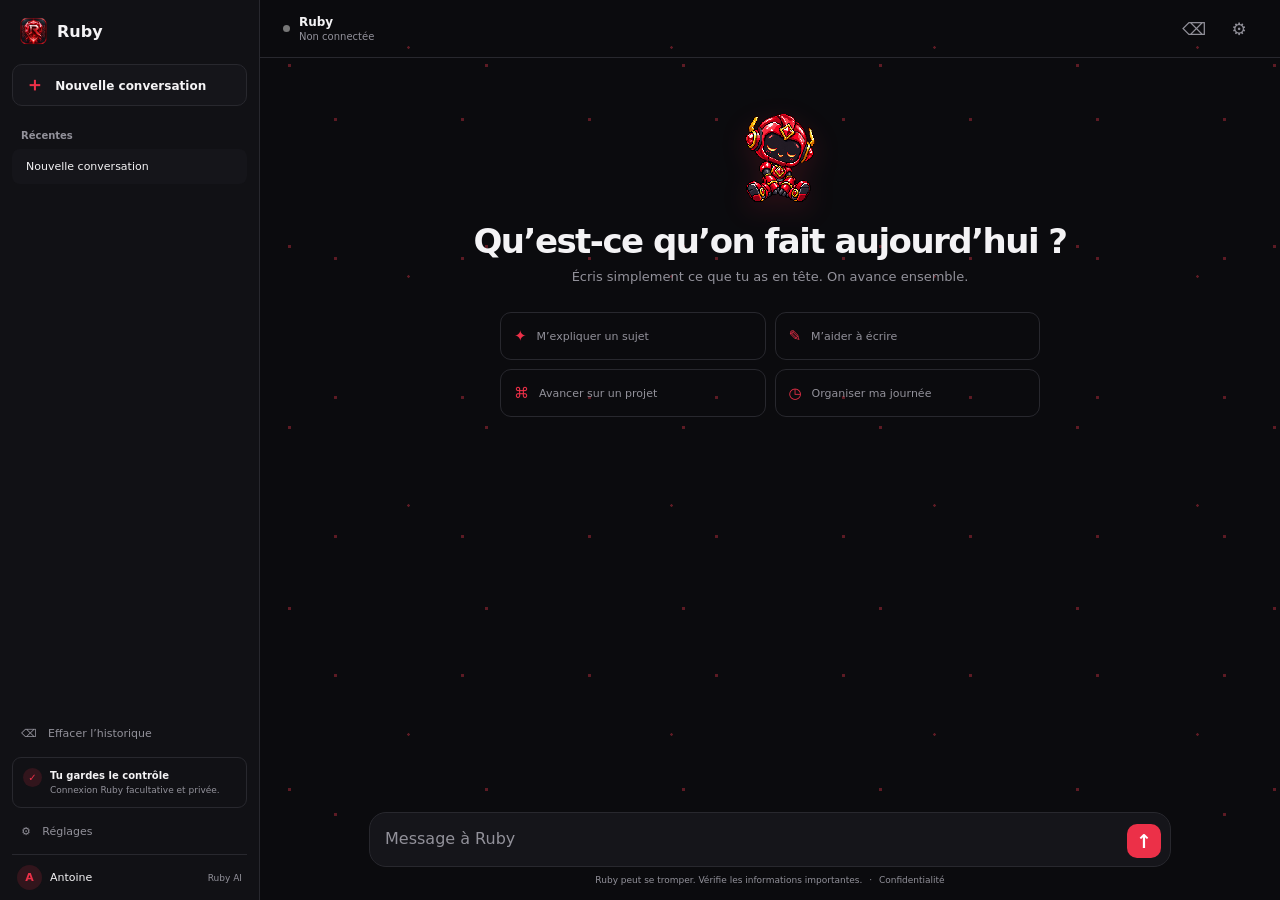
==== index.html @ cbd7bdeb "Increase in-chat mascot by another ten percent" ====
<!doctype html>
<html lang="fr" data-theme="ruby">
  <head>
    <meta charset="utf-8">
    <meta name="viewport" content="width=device-width, initial-scale=1, viewport-fit=cover">
    <meta name="theme-color" content="#0b0b0e">
    <meta name="description" content="Ruby — ton assistant personnel, avec une connexion locale que tu contrôles.">
    <meta http-equiv="Content-Security-Policy" content="default-src 'self'; connect-src 'self' https: http://127.0.0.1:8787; img-src 'self'; style-src 'self'; script-src 'self'; base-uri 'none'; form-action 'self'; frame-ancestors 'none'">
    <meta http-equiv="Referrer-Policy" content="no-referrer">
    <meta http-equiv="Permissions-Policy" content="camera=(), microphone=(), geolocation=()">
    <link rel="icon" type="image/png" href="assets/RubyLogo.png">
    <title>Ruby — Assistant</title>
    <link rel="stylesheet" href="ruby.css?v=chat-ui-13">
  </head>
  <body>
    <div class="app-shell">
      <div class="drawer-backdrop" id="drawer-backdrop" aria-hidden="true"></div>
      <aside class="sidebar" id="sidebar" aria-label="Conversations">
        <div class="sidebar-head">
          <a class="brand" href="#" aria-label="Ruby, accueil"><img src="assets/RubyLogo.png" alt=""><span>Ruby</span></a>
          <button class="icon-button drawer-close" id="drawer-close" type="button" aria-label="Fermer le menu">×</button>
        </div>
        <button class="new-chat" id="new-chat" type="button"><span aria-hidden="true">＋</span> Nouvelle conversation</button>
        <div class="sidebar-caption">Récentes</div>
        <nav id="conversation-list" class="conversation-list" aria-label="Conversations récentes"></nav>
        <div class="sidebar-bottom">
          <button class="settings-link clear-history" id="clear-history" type="button"><span aria-hidden="true">⌫</span> Effacer l’historique</button>
          <div class="privacy-card"><span class="privacy-icon" aria-hidden="true">✓</span><p><strong>Tu gardes le contrôle</strong><br>Connexion Ruby facultative et privée.</p></div>
          <button class="settings-link" id="settings-button" type="button"><span aria-hidden="true">⚙</span> Réglages</button>
          <div class="account-row"><span class="account-avatar" aria-hidden="true">A</span><span>Antoine</span><span class="account-note">Ruby AI</span></div>
        </div>
      </aside>

      <main class="chat-panel">
        <header class="topbar">
          <div class="topbar-leading">
            <button class="icon-button mobile-menu" id="mobile-menu" type="button" aria-label="Ouvrir les conversations" aria-controls="sidebar" aria-expanded="false">☰</button>
            <div class="topbar-title"><span class="online-dot" id="online-dot" aria-hidden="true"></span><div><strong>Ruby</strong><small id="connection-label">Non connectée</small></div></div>
          </div>
          <div class="topbar-actions">
            <button class="icon-button" id="clear-chat" type="button" title="Effacer cette conversation" aria-label="Effacer cette conversation">⌫</button>
            <button class="icon-button" id="open-settings" type="button" title="Réglages" aria-label="Réglages">⚙</button>
          </div>
        </header>

        <section class="conversation" id="conversation" aria-label="Conversation">
          <div class="welcome-block" id="welcome-block">
            <button class="mascot-home" id="mascot-home" type="button" aria-label="Ruby, clique pour un conseil"><img src="assets/mascot/RubyMascotIdle.png" alt="Mascotte Ruby" class="mascot"><span class="mascot-hint" id="mascot-hint" role="status">Salut Antoine ! Clique pour un petit conseil.</span></button>
            <h1>Qu’est-ce qu’on fait aujourd’hui&nbsp;?</h1>
            <p>Écris simplement ce que tu as en tête. On avance ensemble.</p>
            <div class="suggestions" aria-label="Suggestions">
              <button type="button" data-prompt="Explique-moi un sujet simplement."><span aria-hidden="true">✦</span> M’expliquer un sujet</button>
              <button type="button" data-prompt="Aide-moi à rédiger un texte."><span aria-hidden="true">✎</span> M’aider à écrire</button>
              <button type="button" data-prompt="Aide-moi à avancer sur mon projet."><span aria-hidden="true">⌘</span> Avancer sur un projet</button>
              <button type="button" data-prompt="Aide-moi à organiser ma journée."><span aria-hidden="true">◷</span> Organiser ma journée</button>
            </div>
          </div>
          <div id="messages" class="messages" role="log" aria-live="polite" aria-relevant="additions text"></div>
          <div class="typing-row hidden" id="typing-row" role="status"><img src="assets/mascot/RubyMascotThinking.png" alt="" class="tiny-mascot"><span>Ruby réfléchit</span><i></i><i></i><i></i></div>
        </section>

        <footer class="composer-area">
          <form class="composer" id="composer"><textarea id="prompt" rows="1" maxlength="4000" placeholder="Message à Ruby" aria-label="Message à Ruby"></textarea><button class="send-button" id="send-button" type="submit" title="Envoyer" aria-label="Envoyer">↑</button></form>
          <p class="composer-note">Ruby peut se tromper. Vérifie les informations importantes. <span>·</span> <button type="button" id="privacy-note">Confidentialité</button></p>
        </footer>
      </main>
    </div>

    <dialog id="settings-dialog" class="settings-dialog" aria-labelledby="settings-title">
      <form method="dialog" id="settings-form">
        <button class="dialog-close icon-button" value="cancel" aria-label="Fermer">×</button>
        <div class="eyebrow">PERSONNALISATION</div><h2 id="settings-title">Réglages Ruby</h2>
        <fieldset class="appearance"><legend>Apparence</legend><p>Choisis le style graphique de Ruby.</p><div class="theme-options"><label class="theme-card"><input type="radio" name="theme" value="ruby"><span class="theme-swatch ruby-swatch" aria-hidden="true"></span><span><strong>Ruby</strong><small>Noir &amp; rouge</small></span></label><label class="theme-card"><input type="radio" name="theme" value="faye"><span class="theme-swatch faye-swatch" aria-hidden="true"></span><span><strong>Faye</strong><small>Parchemin &amp; or</small></span></label><label class="theme-card"><input type="radio" name="theme" value="halley"><span class="theme-swatch halley-swatch" aria-hidden="true"></span><span><strong>Halley</strong><small>Blanc &amp; bleu</small></span></label></div></fieldset>
        <label class="toggle-row"><input type="checkbox" id="mascot-toggle"><span><strong>Mascotte interactive</strong><small>Afficher Ruby près de la zone de saisie</small></span></label>
        <div class="settings-divider"></div>
        <div class="eyebrow">CONNEXION FACULTATIVE</div><p class="dialog-copy">Pour discuter avec Ruby sur ton ordinateur, configure ici son pont authentifié. Le site ne se connecte pas directement à ton PC.</p>
        <label for="api-endpoint">Adresse du pont Ruby</label><input id="api-endpoint" type="url" inputmode="url" placeholder="https://ruby.example.com/chat" autocomplete="url">
        <label for="api-token">Jeton d’accès</label><div class="token-field"><input id="api-token" type="password" placeholder="Jeton Bearer" autocomplete="off"><button type="button" class="secondary-button" id="toggle-token">Afficher</button></div>
        <div class="dialog-actions"><button class="secondary-button" type="button" id="disconnect">Déconnecter</button><button class="secondary-button" value="cancel">Fermer</button><button class="primary-button" id="save-settings" value="default">Tester et enregistrer</button></div><p class="dialog-status" id="dialog-status" role="status"></p>
      </form>
    </dialog>
    <script src="ruby.js?v=chat-ui-5"></script>
  </body>
</html>
---- ruby.css ----
:root{color-scheme:dark;--bg:#0b0b0e;--sidebar:#111115;--panel:#15151a;--line:#28282e;--muted:#92919a;--text:#f4f3f5;--accent:#ec3048;--accent-soft:#32151c;--bubble:#202025;--focus:#ff7484;--particle:#f2384d;font-family:Inter,ui-sans-serif,system-ui,-apple-system,"Segoe UI",sans-serif}
html[data-theme="faye"]{color-scheme:dark;--bg:#21192d;--sidebar:#1c1727;--panel:#2a2138;--line:#564666;--muted:#cfbed8;--text:#f7eccb;--accent:#e1ad3e;--accent-soft:#423049;--bubble:#392d43;--focus:#ffe09a;--particle:#f0cb67;font-family:Constantia,Cambria,Georgia,serif}
*{box-sizing:border-box}html,body{height:100%;margin:0;overflow:hidden;background:var(--bg);color:var(--text)}body{font-family:inherit;overscroll-behavior:none}button,textarea,input{font:inherit}button{color:inherit;cursor:pointer}button:disabled{cursor:default}button:focus-visible,textarea:focus-visible,input:focus-visible{outline:2px solid var(--focus);outline-offset:3px}
.app-shell{display:flex;height:100%;min-height:480px}.drawer-backdrop{display:none}.sidebar{position:relative;z-index:10;width:260px;flex:none;background:var(--sidebar);border-right:1px solid var(--line);display:flex;flex-direction:column;padding:17px 12px 10px}.sidebar-head{display:flex;align-items:center;justify-content:space-between;padding:0 7px 18px}.brand{display:flex;align-items:center;gap:9px;color:var(--text);text-decoration:none;font-size:16px;font-weight:750}.brand img{width:29px;height:29px;object-fit:contain}.icon-button{display:grid;place-items:center;width:36px;height:36px;border:0;border-radius:9px;background:transparent;color:var(--muted);font-size:17px}.icon-button:hover{background:var(--panel);color:var(--text)}.drawer-close{display:none}.new-chat{height:42px;border:1px solid var(--line);border-radius:10px;background:var(--panel);color:var(--text);text-align:left;padding:0 12px;font-size:12px;font-weight:650}.new-chat:hover{border-color:var(--accent);background:var(--accent-soft)}.new-chat span{color:var(--accent);font-size:19px;vertical-align:-1px;margin-right:7px}.sidebar-caption{padding:24px 9px 8px;color:var(--muted);font-size:10px;font-weight:650}.conversation-list{display:grid;gap:3px;overflow:auto}.history-item{display:flex;align-items:center;gap:7px;min-height:35px;border:0;border-radius:8px;background:transparent;text-align:left;padding:6px 8px;color:var(--muted);font-size:11px}.history-item:hover,.history-item.active{background:var(--panel);color:var(--text)}.history-title{overflow:hidden;text-overflow:ellipsis;white-space:nowrap;flex:1}.delete-conversation{border:0;background:transparent;color:var(--muted);font-size:15px;opacity:0;padding:2px 4px}.history-item:hover .delete-conversation,.delete-conversation:focus-visible{opacity:1}.delete-conversation:hover{color:var(--accent)}.sidebar-bottom{margin-top:auto}.privacy-card{display:flex;gap:8px;align-items:flex-start;border:1px solid var(--line);border-radius:9px;padding:10px;margin:8px 0;color:var(--muted)}.privacy-icon{display:grid;place-items:center;width:19px;height:19px;flex:none;border-radius:50%;background:var(--accent-soft);color:var(--accent);font-size:10px}.privacy-card p{font-size:9px;line-height:1.5;margin:0}.privacy-card strong{color:var(--text);font-size:10px}.settings-link{width:100%;border:0;background:transparent;color:var(--muted);text-align:left;border-radius:8px;padding:9px;font-size:11px}.settings-link:hover{background:var(--panel);color:var(--text)}.settings-link span{margin-right:8px}.account-row{border-top:1px solid var(--line);margin-top:7px;padding:10px 5px 0;display:flex;align-items:center;gap:8px;font-size:11px}.account-avatar{display:grid;place-items:center;width:25px;height:25px;border-radius:50%;background:var(--accent-soft);color:var(--accent);font-weight:700}.account-note{margin-left:auto;color:var(--muted);font-size:9px}
.chat-panel{display:flex;flex:1;min-width:0;flex-direction:column;background:var(--bg)}.topbar{height:58px;flex:none;border-bottom:1px solid var(--line);display:flex;align-items:center;justify-content:space-between;padding:0 23px}.topbar-leading,.topbar-actions,.topbar-title{display:flex;align-items:center;gap:9px}.topbar-title strong{display:block;font-size:12px}.topbar-title small{display:block;color:var(--muted);font-size:10px;margin-top:2px}.online-dot{width:7px;height:7px;background:#777;border-radius:50%}.online-dot.connected{background:#4bd08b;box-shadow:0 0 0 4px #4bd08b20}.mobile-menu{display:none}.conversation{flex:1;overflow:auto;width:100%;padding:clamp(24px,5vh,58px) 20px 22px;scroll-behavior:smooth}.welcome-block{text-align:center;max-width:690px;margin:0 auto}.mascot-home{position:relative;display:grid;place-items:center;width:102px;height:108px;margin:0 auto 10px;border:0;background:transparent}.mascot{width:94px;height:94px;object-fit:contain;filter:drop-shadow(0 8px 13px #ed254425);transition:transform .2s}.mascot-home:hover .mascot{transform:translateY(-4px) scale(1.04)}.mascot-hint{position:absolute;bottom:100%;left:50%;width:max-content;max-width:min(260px,80vw);padding:7px 10px;border:1px solid var(--line);border-radius:10px;background:var(--panel);color:var(--text);font-size:10px;opacity:0;transform:translate(-50%,5px);transition:.18s;pointer-events:none}.mascot-home:hover .mascot-hint,.mascot-home:focus-visible .mascot-hint{opacity:1;transform:translate(-50%,0)}.welcome-block h1{font-size:clamp(24px,3.3vw,34px);letter-spacing:-.045em;margin:5px 0 8px}.welcome-block>p{margin:0 auto;color:var(--muted);font-size:13px}.suggestions{display:grid;grid-template-columns:repeat(2,minmax(0,1fr));gap:9px;margin:28px auto 0;max-width:540px}.suggestions button{min-height:48px;display:flex;align-items:center;gap:10px;text-align:left;border:1px solid var(--line);border-radius:11px;background:transparent;color:var(--muted);padding:10px 13px;font-size:11px;transition:.15s}.suggestions button:hover{background:var(--panel);border-color:var(--accent);color:var(--text)}.suggestions button span{color:var(--accent);font-size:15px}.messages{display:grid;gap:22px;max-width:760px;margin:20px auto 0}.message{display:flex;gap:12px;line-height:1.7;font-size:14px;overflow-wrap:anywhere}.message.user{justify-content:flex-end}.message.user .message-bubble{background:var(--bubble);border:1px solid var(--line);border-radius:17px 17px 4px 17px;max-width:82%;padding:10px 14px;white-space:pre-wrap}.message.assistant .message-bubble{max-width:calc(100% - 40px);padding:2px 0;color:var(--text)}.message-avatar{width:27px;height:27px;flex:none;object-fit:contain}.message-content p{margin:0 0 11px}.message-content p:last-child{margin-bottom:0}.message-content ul,.message-content ol{padding-left:22px}.message-content pre{overflow:auto;padding:13px;border:1px solid var(--line);border-radius:10px;background:var(--sidebar);font-size:12px}.message-content code{font-family:ui-monospace,SFMono-Regular,Consolas,monospace}.message-content :not(pre)>code{padding:2px 5px;border-radius:4px;background:var(--panel);font-size:.9em}.message-tools{display:flex;gap:7px;margin-top:9px}.message-tools button{border:1px solid var(--line);background:transparent;color:var(--muted);border-radius:7px;padding:4px 8px;font-size:10px}.message-tools button:hover{color:var(--text);border-color:var(--accent)}.message.error .message-bubble{color:var(--focus)}.typing-row{display:flex;align-items:center;gap:8px;max-width:760px;margin:18px auto;color:var(--muted);font-size:11px}.tiny-mascot{width:24px;height:24px;object-fit:contain}.typing-row i{width:4px;height:4px;border-radius:50%;background:var(--accent);animation:pulse 1s infinite}.typing-row i:nth-last-child(1){animation-delay:.25s}.typing-row i:nth-last-child(2){animation-delay:.1s}.hidden{display:none!important}@keyframes pulse{0%,100%{opacity:.25}50%{opacity:1}}
.composer-area{position:relative;width:100%;max-width:850px;margin:0 auto;padding:8px 24px max(15px,env(safe-area-inset-bottom))}.composer{display:flex;align-items:flex-end;gap:8px;border:1px solid var(--line);border-radius:17px;background:var(--panel);padding:8px 9px 8px 15px;transition:border-color .18s}.composer:focus-within{border-color:var(--accent)}textarea{resize:none;border:0;background:transparent;color:var(--text);outline:0;line-height:1.55;padding:6px 0;flex:1;min-height:28px;max-height:160px;field-sizing:content}textarea::placeholder{color:var(--muted)}.send-button{width:34px;height:34px;border:0;border-radius:10px;color:#fff;background:var(--accent);font-size:19px;font-weight:750;flex:none}.send-button:hover{filter:brightness(1.12)}.send-button.stop{font-size:0}.send-button.stop:before{content:"";width:12px;height:12px;background:currentColor;border-radius:2px}.composer-note{text-align:center;color:var(--muted);font-size:9px;margin:8px 0 0}.composer-note span{margin:0 4px}.composer-note button{border:0;background:transparent;color:var(--muted);font-size:inherit;padding:0}.floating-mascot{position:absolute;right:26px;bottom:100%;width:53px;height:53px;pointer-events:none;animation:mascot-in .25s ease-out}.floating-mascot img{width:100%;height:100%;object-fit:contain;filter:drop-shadow(0 4px 8px #0007)}@keyframes mascot-in{from{opacity:0;transform:translateY(6px)}to{opacity:1;transform:translateY(0)}}
.settings-dialog{border:1px solid var(--line);border-radius:17px;background:var(--sidebar);color:var(--text);max-width:470px;width:calc(100% - 28px);max-height:min(90vh,780px);overflow:auto;padding:24px;box-shadow:0 25px 80px #0009}.settings-dialog::backdrop{background:#000a;backdrop-filter:blur(4px)}.dialog-close{float:right;font-size:22px}.eyebrow{font-size:9px;letter-spacing:.15em;color:var(--accent);font-weight:750}.settings-dialog h2{font-size:22px;margin:9px 0 18px}.appearance{border:1px solid var(--line);border-radius:11px;padding:12px}.appearance legend{padding:0 5px;font-size:12px;font-weight:700}.appearance>p,.dialog-copy{font-size:10px;line-height:1.6;color:var(--muted);margin:0 0 12px}.theme-options{display:grid;grid-template-columns:1fr 1fr;gap:8px}.theme-card{display:flex!important;align-items:center;gap:9px;border:1px solid var(--line);border-radius:9px;padding:8px!important;margin:0!important;cursor:pointer}.theme-card:has(input:checked){border-color:var(--accent)}.theme-card input{accent-color:var(--accent);margin:0}.theme-card>span:last-child{display:grid;gap:2px}.theme-card strong{font-size:10px}.theme-card small,.toggle-row small{font-size:9px;color:var(--muted)}.theme-swatch{width:30px;height:30px;border-radius:8px}.ruby-swatch{background:linear-gradient(135deg,#111 50%,#e32d46 50%)}.faye-swatch{background:linear-gradient(135deg,#34291b 50%,#f0bd4c 50%)}.toggle-row{display:flex!important;align-items:center;gap:10px;margin:13px 0!important}.toggle-row>input{accent-color:var(--accent)}.toggle-row span{display:grid;gap:3px}.toggle-row strong{font-size:10px}.settings-divider{height:1px;background:var(--line);margin:16px 0}.settings-dialog label:not(.theme-card,.toggle-row){display:block;font-size:10px;color:var(--muted);margin:11px 0 6px}.settings-dialog input[type=url],.settings-dialog input[type=password],.settings-dialog input[type=text]{width:100%;background:var(--bg);border:1px solid var(--line);border-radius:8px;padding:10px;color:var(--text)}.token-field{display:flex;gap:6px}.token-field input{flex:1;min-width:0}.dialog-actions{display:flex;justify-content:flex-end;gap:7px;flex-wrap:wrap;margin-top:18px}.secondary-button,.primary-button{border-radius:8px;padding:8px 11px;font-size:10px}.secondary-button{border:1px solid var(--line);background:transparent;color:var(--text)}.primary-button{border:0;background:var(--accent);color:#fff;font-weight:700}.dialog-status{font-size:10px;color:var(--muted);min-height:14px;margin-bottom:0}
html[data-theme="faye"] .settings-dialog{background:#30271e;border-color:#987333}html[data-theme="faye"] .composer{background:#382e22}html[data-theme="faye"] .new-chat:hover,html[data-theme="faye"] .suggestions button:hover{border-color:#d8a741;background:#43341e}html[data-theme="faye"] .send-button,html[data-theme="faye"] .primary-button{background:linear-gradient(150deg,#ffe9a8,#f0b429 54%,#8a5a17);color:#241505;box-shadow:inset 0 1px #fff7}
@media(max-width:720px){.sidebar{position:fixed;inset:0 auto 0 0;width:min(84vw,300px);transform:translateX(-105%);transition:transform .22s ease;box-shadow:16px 0 46px #0008}.sidebar.open{transform:translateX(0)}.drawer-backdrop{position:fixed;inset:0;z-index:9;background:#0009;backdrop-filter:blur(2px)}.drawer-backdrop.open{display:block}.drawer-close,.mobile-menu{display:grid}.topbar{height:54px;padding:0 10px}.topbar-actions{gap:0}.conversation{padding:24px 14px 17px}.welcome-block h1{font-size:26px}.welcome-block>p{font-size:12px}.mascot-home{height:94px;width:90px}.mascot{width:82px;height:82px}.suggestions{margin-top:23px;gap:7px}.suggestions button{min-height:46px;padding:8px;font-size:10px}.messages{gap:16px}.message{font-size:13px}.message.user .message-bubble{max-width:90%}.composer-area{padding:7px 10px max(12px,env(safe-area-inset-bottom))}.composer{border-radius:14px}.composer-note{font-size:8px}.floating-mascot{right:13px;width:45px;height:45px}}
@media(max-width:380px){.suggestions{grid-template-columns:1fr}.welcome-block h1{font-size:23px}.settings-dialog{padding:17px}.dialog-actions{justify-content:stretch}.dialog-actions button{flex:1}}
@media(prefers-reduced-motion:reduce){*,*::before,*::after{scroll-behavior:auto!important;animation-duration:.01ms!important;animation-iteration-count:1!important;transition-duration:.01ms!important}}
html[data-theme="faye"] body{background:radial-gradient(ellipse at 72% 2%,#523a6438,transparent 38%),linear-gradient(145deg,#21192d,#2c2035 54%,#21192d)}
html[data-theme="faye"] .chat-panel{background:radial-gradient(ellipse at 56% 10%,#64477928,transparent 40%),transparent}
html[data-theme="faye"] .sidebar{box-shadow:inset -1px 0 #aa834b35}
html[data-theme="faye"] .topbar{background:#21192dbd}
html[data-theme="faye"] .settings-dialog{background:#2b2236;border-color:#9a7645}
html[data-theme="faye"] .composer{background:#30263b;border-color:#6a5479}
html[data-theme="faye"] .new-chat:hover,html[data-theme="faye"] .suggestions button:hover{border-color:#d8a741;background:#493951}
html[data-theme="faye"] .send-button,html[data-theme="faye"] .primary-button{background:linear-gradient(150deg,#ffe9a8,#f0b429 54%,#8a5a17);color:#241505;box-shadow:inset 0 1px #fff7}
.mascot,.message-avatar,.tiny-mascot,.floating-mascot img{image-rendering:pixelated}
.connect-action{display:flex;margin-top:18px;padding-top:2px}
.connect-button{padding:8px 13px;border-color:var(--accent);color:var(--text)}
.history-title{min-width:0;border:0;background:transparent;text-align:left;font:inherit;color:inherit;cursor:pointer}
html[data-theme="faye"] h1,html[data-theme="faye"] h2,html[data-theme="faye"] .brand,html[data-theme="faye"] .topbar-title strong{font-family:Constantia,Cambria,Georgia,serif}
.message-avatar-button{position:relative;display:grid;place-items:center;width:59.7px;height:59.7px;flex:none;border:0;border-radius:9px;background:transparent;padding:1px;cursor:pointer}
.message-avatar-button:hover{background:var(--accent-soft)}
.message-mascot-hint{display:none;position:absolute;z-index:5;left:0;top:calc(100% + 5px);width:max-content;max-width:min(220px,70vw);padding:7px 9px;border:1px solid var(--line);border-radius:8px;background:var(--panel);color:var(--text);font-size:10px;line-height:1.4;text-align:left;white-space:normal;box-shadow:0 7px 22px #0005}
.message-mascot-hint.visible{display:block}
.connect-action{margin-top:16px}
.connect-button{padding:9px 14px;min-height:36px}
.theme-options{grid-template-columns:repeat(3,minmax(0,1fr))}
.halley-swatch{background:linear-gradient(135deg,#fff 0 65%,#5179c0 65% 76%,#dce8fa 76%)}
html[data-theme="halley"]{color-scheme:light;--bg:#f5f8fd;--sidebar:#fff;--panel:#fff;--line:#d2deed;--muted:#586a85;--text:#17243a;--accent:#376eb6;--accent-soft:#e4edfa;--bubble:#eaf1fa;--focus:#3065af;--particle:#26b9dc;--halley-blue:#335f9d}
html[data-theme="halley"] body{background:radial-gradient(ellipse at 71% 7%,#c4dcf6c3,transparent 39%),radial-gradient(ellipse at 22% 56%,#e6effbe4,transparent 42%),linear-gradient(150deg,#fff,#eef4fc 55%,#fff)}
html[data-theme="halley"] .chat-panel{background:radial-gradient(ellipse at 62% 4%,#cfe1ff8c,transparent 40%),transparent}
html[data-theme="halley"] .sidebar{box-shadow:inset -1px 0 #6b85ad29}
html[data-theme="halley"] .topbar{background:#f8fbfff0}
html[data-theme="halley"] .composer{background:#fff;border-color:#c4d4eb;box-shadow:0 18px 55px #28436a19}
html[data-theme="halley"] .send-button,html[data-theme="halley"] .primary-button{background:linear-gradient(145deg,#fff 0 52%,#e4edfa);color:#315f9d;border:1px solid #94afd5;box-shadow:inset 0 1px #fff,0 0 16px #72a8eb2b}
html[data-theme="halley"] .settings-dialog{background:#fff;border-color:#93acd0}
html[data-theme="halley"] .new-chat:hover,html[data-theme="halley"] .suggestions button:hover{border-color:#7596c9;background:#e9f0fb}
html[data-theme="halley"] .brand{color:#17243a}
.floating-mascot{display:none!important}
html[data-theme="halley"] .topbar-actions .icon-button,html[data-theme="halley"] .secondary-button{color:var(--halley-blue)}
.chat-panel{position:relative;isolation:isolate;overflow:hidden}
.chat-panel::before{content:"";position:absolute;inset:-12%;z-index:0;pointer-events:none;opacity:.36;background-image:radial-gradient(circle 1.8px at 50% 50%,var(--particle) 78%,transparent 100%),radial-gradient(circle 2px at 50% 50%,var(--particle) 72%,transparent 100%),radial-gradient(circle 1.5px at 50% 50%,var(--particle) 75%,transparent 100%);background-size:127px 139px,197px 181px,263px 229px;background-position:7px 19px,53px 83px,139px 41px;animation:particle-drift 8s ease-in-out infinite alternate;will-change:transform,background-position}
.chat-panel>*{position:relative;z-index:1}
@keyframes particle-drift{from{transform:translate3d(-2.5%,1%,0);background-position:7px 19px,53px 83px,139px 41px;opacity:.22}to{transform:translate3d(2.5%,-1%,0);background-position:137px -114px,-93px 223px,267px -111px;opacity:.52}}
.mascot{width:104px;height:104px}
.message-avatar{width:54.45px;height:54.45px}
.tiny-mascot{width:26.25px;height:26.25px}
@media(max-width:720px){.mascot{width:90px;height:90px}.chat-panel::before{opacity:.16}}
@media(max-width:720px){html,body{width:100%;max-width:100vw;overflow-x:hidden}.app-shell{width:100vw;overflow:hidden}.app-shell,.chat-panel,.topbar,.conversation,.composer-area{width:100%;min-width:0;max-width:100%}.chat-panel{overflow:hidden}.topbar-leading{flex:1;min-width:0}.topbar-title{min-width:0}.topbar-title small{white-space:nowrap}.topbar-actions{flex:none;margin-left:auto}.welcome-block,.suggestions{width:calc(100vw - 28px);min-width:0;max-width:calc(100vw - 28px);overflow:hidden}.welcome-block h1{display:block;width:100%;max-width:100%;font-size:20px;line-height:1.25;overflow-wrap:anywhere;white-space:normal;text-wrap:balance}.welcome-block>p{display:block;width:100%;max-width:100%;font-size:12px;overflow-wrap:anywhere;white-space:normal}.suggestions{grid-template-columns:minmax(0,1fr)}.suggestions button{width:100%;min-width:0;overflow-wrap:anywhere;white-space:normal}.suggestions button span{flex:none}.composer-note{display:flex;justify-content:center;flex-wrap:wrap;gap:4px;padding:0 5px;line-height:1.5}}
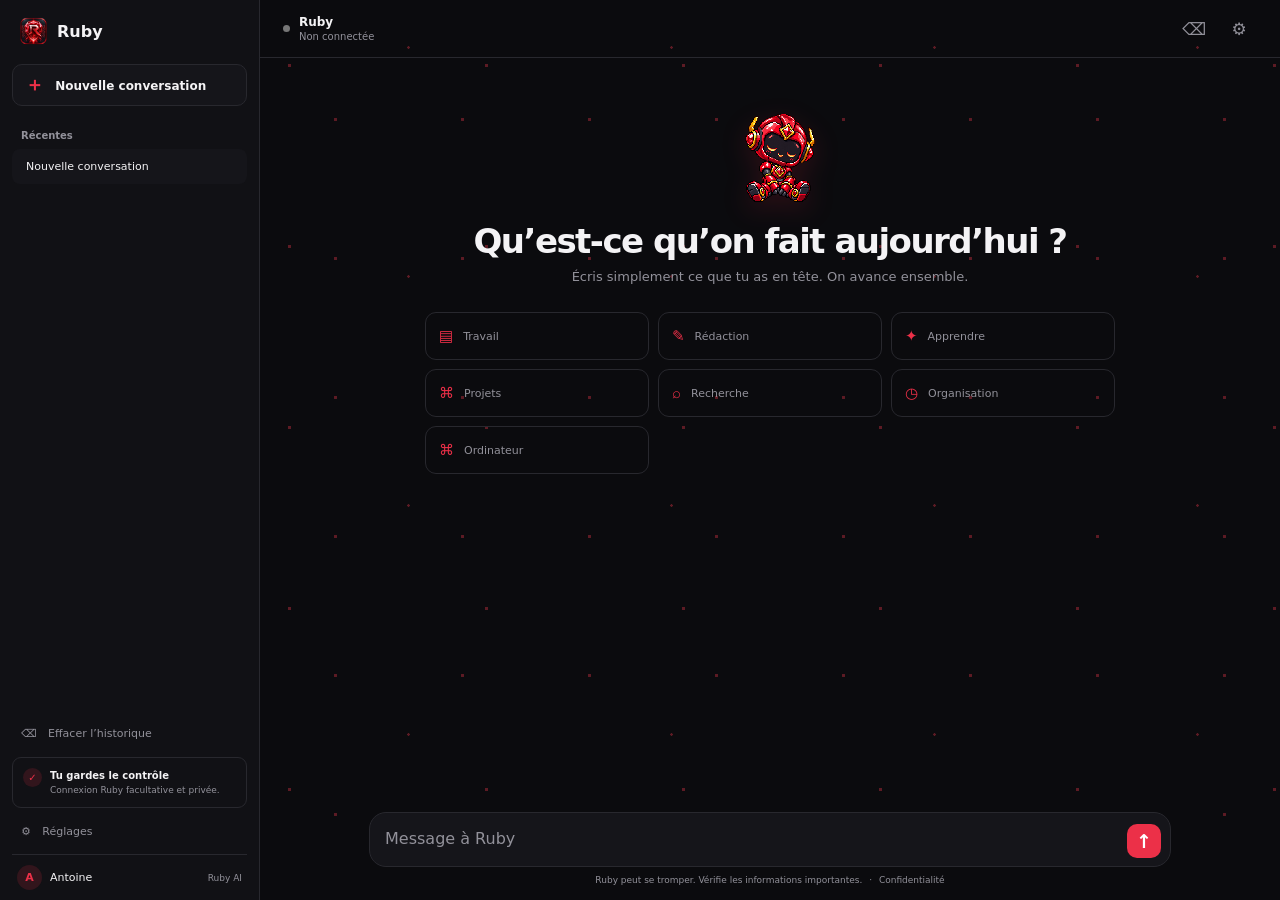
==== commit 1c20f3ca: "Add seven assistant entry points to Ruby site" ====
--- a/index.html
+++ b/index.html
@@ -10,7 +10,7 @@
     <meta http-equiv="Permissions-Policy" content="camera=(), microphone=(), geolocation=()">
     <link rel="icon" type="image/png" href="assets/RubyLogo.png">
     <title>Ruby — Assistant</title>
-    <link rel="stylesheet" href="ruby.css?v=chat-ui-13">
+    <link rel="stylesheet" href="ruby.css?v=chat-ui-14">
   </head>
   <body>
     <div class="app-shell">
@@ -48,11 +48,14 @@
             <button class="mascot-home" id="mascot-home" type="button" aria-label="Ruby, clique pour un conseil"><img src="assets/mascot/RubyMascotIdle.png" alt="Mascotte Ruby" class="mascot"><span class="mascot-hint" id="mascot-hint" role="status">Salut Antoine ! Clique pour un petit conseil.</span></button>
             <h1>Qu’est-ce qu’on fait aujourd’hui&nbsp;?</h1>
             <p>Écris simplement ce que tu as en tête. On avance ensemble.</p>
-            <div class="suggestions" aria-label="Suggestions">
-              <button type="button" data-prompt="Explique-moi un sujet simplement."><span aria-hidden="true">✦</span> M’expliquer un sujet</button>
-              <button type="button" data-prompt="Aide-moi à rédiger un texte."><span aria-hidden="true">✎</span> M’aider à écrire</button>
-              <button type="button" data-prompt="Aide-moi à avancer sur mon projet."><span aria-hidden="true">⌘</span> Avancer sur un projet</button>
-              <button type="button" data-prompt="Aide-moi à organiser ma journée."><span aria-hidden="true">◷</span> Organiser ma journée</button>
+            <div class="suggestions" aria-label="Choisir un type d’aide">
+              <button type="button" data-prompt="Aide-moi à préparer ou faire avancer une tâche professionnelle."><span aria-hidden="true">▤</span> Travail</button>
+              <button type="button" data-prompt="Aide-moi à rédiger ou corriger un texte."><span aria-hidden="true">✎</span> Rédaction</button>
+              <button type="button" data-prompt="Explique-moi un sujet étape par étape."><span aria-hidden="true">✦</span> Apprendre</button>
+              <button type="button" data-prompt="Aide-moi à clarifier les prochaines étapes de mon projet."><span aria-hidden="true">⌘</span> Projets</button>
+              <button type="button" data-prompt="Aide-moi à rechercher et vérifier des informations sur un sujet."><span aria-hidden="true">⌕</span> Recherche</button>
+              <button type="button" data-prompt="Aide-moi à organiser ma journée ou mes priorités."><span aria-hidden="true">◷</span> Organisation</button>
+              <button type="button" data-prompt="Aide-moi à comprendre ou diagnostiquer un problème sur mon ordinateur."><span aria-hidden="true">⌘</span> Ordinateur</button>
             </div>
           </div>
           <div id="messages" class="messages" role="log" aria-live="polite" aria-relevant="additions text"></div>
--- a/ruby.css
+++ b/ruby.css
@@ -22,7 +22,7 @@
 .connect-button{padding:8px 13px;border-color:var(--accent);color:var(--text)}
 .history-title{min-width:0;border:0;background:transparent;text-align:left;font:inherit;color:inherit;cursor:pointer}
 html[data-theme="faye"] h1,html[data-theme="faye"] h2,html[data-theme="faye"] .brand,html[data-theme="faye"] .topbar-title strong{font-family:Constantia,Cambria,Georgia,serif}
-.message-avatar-button{position:relative;display:grid;place-items:center;width:59.7px;height:59.7px;flex:none;border:0;border-radius:9px;background:transparent;padding:1px;cursor:pointer}
+.message-avatar-button{position:relative;display:grid;place-items:center;width:71.6px;height:71.6px;flex:none;border:0;border-radius:9px;background:transparent;padding:1px;cursor:pointer}
 .message-avatar-button:hover{background:var(--accent-soft)}
 .message-mascot-hint{display:none;position:absolute;z-index:5;left:0;top:calc(100% + 5px);width:max-content;max-width:min(220px,70vw);padding:7px 9px;border:1px solid var(--line);border-radius:8px;background:var(--panel);color:var(--text);font-size:10px;line-height:1.4;text-align:left;white-space:normal;box-shadow:0 7px 22px #0005}
 .message-mascot-hint.visible{display:block}
@@ -47,7 +47,11 @@
 .chat-panel>*{position:relative;z-index:1}
 @keyframes particle-drift{from{transform:translate3d(-2.5%,1%,0);background-position:7px 19px,53px 83px,139px 41px;opacity:.22}to{transform:translate3d(2.5%,-1%,0);background-position:137px -114px,-93px 223px,267px -111px;opacity:.52}}
 .mascot{width:104px;height:104px}
-.message-avatar{width:54.45px;height:54.45px}
+.message-avatar{width:65.34px;height:65.34px}
 .tiny-mascot{width:26.25px;height:26.25px}
 @media(max-width:720px){.mascot{width:90px;height:90px}.chat-panel::before{opacity:.16}}
 @media(max-width:720px){html,body{width:100%;max-width:100vw;overflow-x:hidden}.app-shell{width:100vw;overflow:hidden}.app-shell,.chat-panel,.topbar,.conversation,.composer-area{width:100%;min-width:0;max-width:100%}.chat-panel{overflow:hidden}.topbar-leading{flex:1;min-width:0}.topbar-title{min-width:0}.topbar-title small{white-space:nowrap}.topbar-actions{flex:none;margin-left:auto}.welcome-block,.suggestions{width:calc(100vw - 28px);min-width:0;max-width:calc(100vw - 28px);overflow:hidden}.welcome-block h1{display:block;width:100%;max-width:100%;font-size:20px;line-height:1.25;overflow-wrap:anywhere;white-space:normal;text-wrap:balance}.welcome-block>p{display:block;width:100%;max-width:100%;font-size:12px;overflow-wrap:anywhere;white-space:normal}.suggestions{grid-template-columns:minmax(0,1fr)}.suggestions button{width:100%;min-width:0;overflow-wrap:anywhere;white-space:normal}.suggestions button span{flex:none}.composer-note{display:flex;justify-content:center;flex-wrap:wrap;gap:4px;padding:0 5px;line-height:1.5}}
+.suggestions{grid-template-columns:repeat(3,minmax(0,1fr));max-width:720px}
+@media(min-width:721px) and (max-width:900px){.suggestions{grid-template-columns:repeat(2,minmax(0,1fr))}}
+@media(max-width:720px){.suggestions{grid-template-columns:repeat(2,minmax(0,1fr))}}
+@media(max-width:380px){.suggestions{grid-template-columns:1fr}}
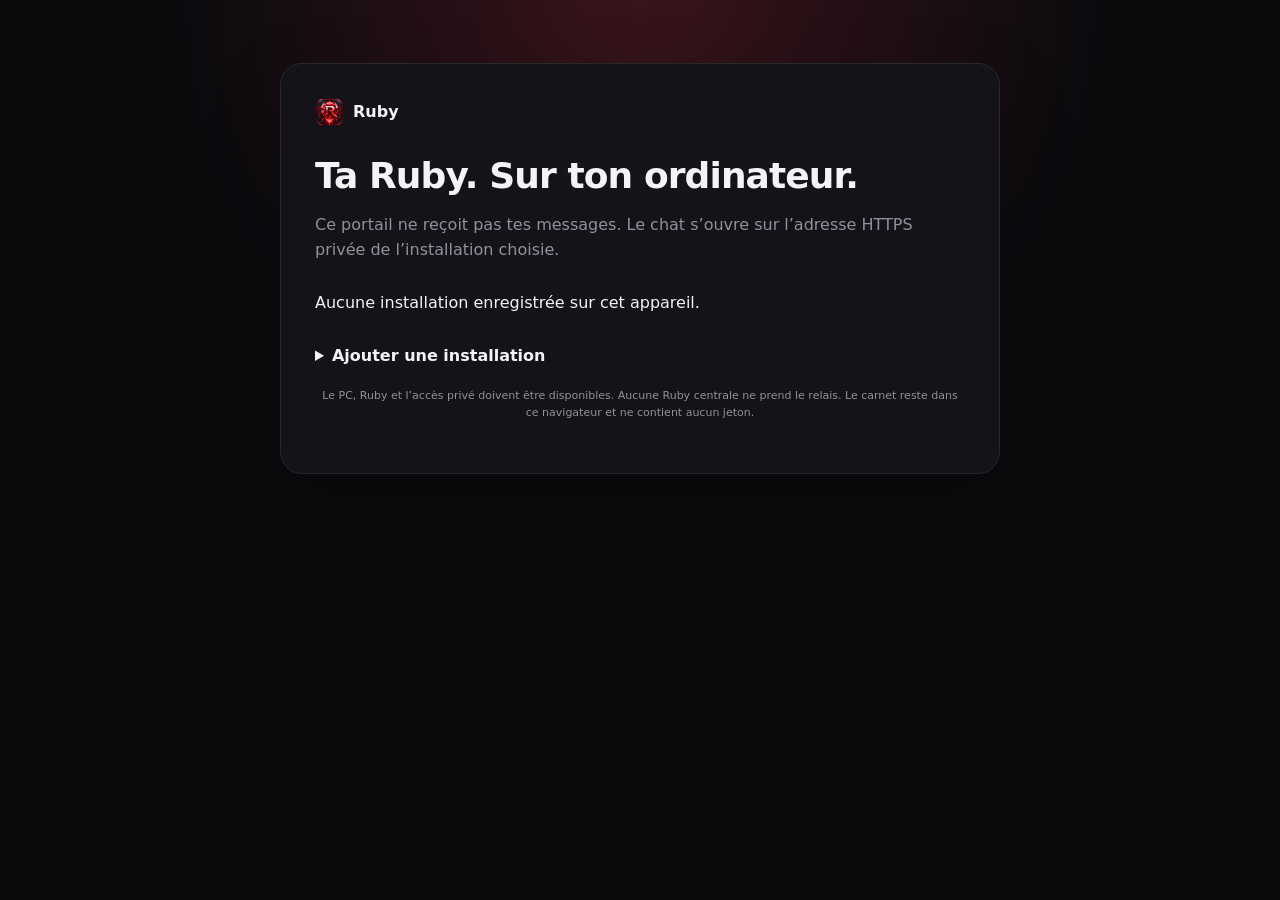
==== commit 39e733df: "feat: publish Remote v2 personal-installation portal Source RubyBoosterAI 2690618c96d260a606632b1542" ====
--- a/index.html
+++ b/index.html
@@ -1,87 +1,29 @@
 <!doctype html>
 <html lang="fr" data-theme="ruby">
-  <head>
-    <meta charset="utf-8">
-    <meta name="viewport" content="width=device-width, initial-scale=1, viewport-fit=cover">
-    <meta name="theme-color" content="#0b0b0e">
-    <meta name="description" content="Ruby — ton assistant personnel, avec une connexion locale que tu contrôles.">
-    <meta http-equiv="Content-Security-Policy" content="default-src 'self'; connect-src 'self' https: http://127.0.0.1:8787; img-src 'self'; style-src 'self'; script-src 'self'; base-uri 'none'; form-action 'self'; frame-ancestors 'none'">
-    <meta http-equiv="Referrer-Policy" content="no-referrer">
-    <meta http-equiv="Permissions-Policy" content="camera=(), microphone=(), geolocation=()">
-    <link rel="icon" type="image/png" href="assets/RubyLogo.png">
-    <title>Ruby — Assistant</title>
-    <link rel="stylesheet" href="ruby.css?v=chat-ui-14">
-  </head>
-  <body>
-    <div class="app-shell">
-      <div class="drawer-backdrop" id="drawer-backdrop" aria-hidden="true"></div>
-      <aside class="sidebar" id="sidebar" aria-label="Conversations">
-        <div class="sidebar-head">
-          <a class="brand" href="#" aria-label="Ruby, accueil"><img src="assets/RubyLogo.png" alt=""><span>Ruby</span></a>
-          <button class="icon-button drawer-close" id="drawer-close" type="button" aria-label="Fermer le menu">×</button>
-        </div>
-        <button class="new-chat" id="new-chat" type="button"><span aria-hidden="true">＋</span> Nouvelle conversation</button>
-        <div class="sidebar-caption">Récentes</div>
-        <nav id="conversation-list" class="conversation-list" aria-label="Conversations récentes"></nav>
-        <div class="sidebar-bottom">
-          <button class="settings-link clear-history" id="clear-history" type="button"><span aria-hidden="true">⌫</span> Effacer l’historique</button>
-          <div class="privacy-card"><span class="privacy-icon" aria-hidden="true">✓</span><p><strong>Tu gardes le contrôle</strong><br>Connexion Ruby facultative et privée.</p></div>
-          <button class="settings-link" id="settings-button" type="button"><span aria-hidden="true">⚙</span> Réglages</button>
-          <div class="account-row"><span class="account-avatar" aria-hidden="true">A</span><span>Antoine</span><span class="account-note">Ruby AI</span></div>
-        </div>
-      </aside>
-
-      <main class="chat-panel">
-        <header class="topbar">
-          <div class="topbar-leading">
-            <button class="icon-button mobile-menu" id="mobile-menu" type="button" aria-label="Ouvrir les conversations" aria-controls="sidebar" aria-expanded="false">☰</button>
-            <div class="topbar-title"><span class="online-dot" id="online-dot" aria-hidden="true"></span><div><strong>Ruby</strong><small id="connection-label">Non connectée</small></div></div>
-          </div>
-          <div class="topbar-actions">
-            <button class="icon-button" id="clear-chat" type="button" title="Effacer cette conversation" aria-label="Effacer cette conversation">⌫</button>
-            <button class="icon-button" id="open-settings" type="button" title="Réglages" aria-label="Réglages">⚙</button>
-          </div>
-        </header>
-
-        <section class="conversation" id="conversation" aria-label="Conversation">
-          <div class="welcome-block" id="welcome-block">
-            <button class="mascot-home" id="mascot-home" type="button" aria-label="Ruby, clique pour un conseil"><img src="assets/mascot/RubyMascotIdle.png" alt="Mascotte Ruby" class="mascot"><span class="mascot-hint" id="mascot-hint" role="status">Salut Antoine ! Clique pour un petit conseil.</span></button>
-            <h1>Qu’est-ce qu’on fait aujourd’hui&nbsp;?</h1>
-            <p>Écris simplement ce que tu as en tête. On avance ensemble.</p>
-            <div class="suggestions" aria-label="Choisir un type d’aide">
-              <button type="button" data-prompt="Aide-moi à préparer ou faire avancer une tâche professionnelle."><span aria-hidden="true">▤</span> Travail</button>
-              <button type="button" data-prompt="Aide-moi à rédiger ou corriger un texte."><span aria-hidden="true">✎</span> Rédaction</button>
-              <button type="button" data-prompt="Explique-moi un sujet étape par étape."><span aria-hidden="true">✦</span> Apprendre</button>
-              <button type="button" data-prompt="Aide-moi à clarifier les prochaines étapes de mon projet."><span aria-hidden="true">⌘</span> Projets</button>
-              <button type="button" data-prompt="Aide-moi à rechercher et vérifier des informations sur un sujet."><span aria-hidden="true">⌕</span> Recherche</button>
-              <button type="button" data-prompt="Aide-moi à organiser ma journée ou mes priorités."><span aria-hidden="true">◷</span> Organisation</button>
-              <button type="button" data-prompt="Aide-moi à comprendre ou diagnostiquer un problème sur mon ordinateur."><span aria-hidden="true">⌘</span> Ordinateur</button>
-            </div>
-          </div>
-          <div id="messages" class="messages" role="log" aria-live="polite" aria-relevant="additions text"></div>
-          <div class="typing-row hidden" id="typing-row" role="status"><img src="assets/mascot/RubyMascotThinking.png" alt="" class="tiny-mascot"><span>Ruby réfléchit</span><i></i><i></i><i></i></div>
-        </section>
-
-        <footer class="composer-area">
-          <form class="composer" id="composer"><textarea id="prompt" rows="1" maxlength="4000" placeholder="Message à Ruby" aria-label="Message à Ruby"></textarea><button class="send-button" id="send-button" type="submit" title="Envoyer" aria-label="Envoyer">↑</button></form>
-          <p class="composer-note">Ruby peut se tromper. Vérifie les informations importantes. <span>·</span> <button type="button" id="privacy-note">Confidentialité</button></p>
-        </footer>
-      </main>
-    </div>
-
-    <dialog id="settings-dialog" class="settings-dialog" aria-labelledby="settings-title">
-      <form method="dialog" id="settings-form">
-        <button class="dialog-close icon-button" value="cancel" aria-label="Fermer">×</button>
-        <div class="eyebrow">PERSONNALISATION</div><h2 id="settings-title">Réglages Ruby</h2>
-        <fieldset class="appearance"><legend>Apparence</legend><p>Choisis le style graphique de Ruby.</p><div class="theme-options"><label class="theme-card"><input type="radio" name="theme" value="ruby"><span class="theme-swatch ruby-swatch" aria-hidden="true"></span><span><strong>Ruby</strong><small>Noir &amp; rouge</small></span></label><label class="theme-card"><input type="radio" name="theme" value="faye"><span class="theme-swatch faye-swatch" aria-hidden="true"></span><span><strong>Faye</strong><small>Parchemin &amp; or</small></span></label><label class="theme-card"><input type="radio" name="theme" value="halley"><span class="theme-swatch halley-swatch" aria-hidden="true"></span><span><strong>Halley</strong><small>Blanc &amp; bleu</small></span></label></div></fieldset>
-        <label class="toggle-row"><input type="checkbox" id="mascot-toggle"><span><strong>Mascotte interactive</strong><small>Afficher Ruby près de la zone de saisie</small></span></label>
-        <div class="settings-divider"></div>
-        <div class="eyebrow">CONNEXION FACULTATIVE</div><p class="dialog-copy">Pour discuter avec Ruby sur ton ordinateur, configure ici son pont authentifié. Le site ne se connecte pas directement à ton PC.</p>
-        <label for="api-endpoint">Adresse du pont Ruby</label><input id="api-endpoint" type="url" inputmode="url" placeholder="https://ruby.example.com/chat" autocomplete="url">
-        <label for="api-token">Jeton d’accès</label><div class="token-field"><input id="api-token" type="password" placeholder="Jeton Bearer" autocomplete="off"><button type="button" class="secondary-button" id="toggle-token">Afficher</button></div>
-        <div class="dialog-actions"><button class="secondary-button" type="button" id="disconnect">Déconnecter</button><button class="secondary-button" value="cancel">Fermer</button><button class="primary-button" id="save-settings" value="default">Tester et enregistrer</button></div><p class="dialog-status" id="dialog-status" role="status"></p>
-      </form>
-    </dialog>
-    <script src="ruby.js?v=chat-ui-5"></script>
-  </body>
+<head>
+  <meta charset="utf-8"><meta name="viewport" content="width=device-width, initial-scale=1">
+  <meta http-equiv="Content-Security-Policy" content="default-src 'self'; connect-src 'none'; script-src 'self'; style-src 'self'; img-src 'self'; base-uri 'none'; form-action 'none'">
+  <meta name="referrer" content="no-referrer"><title>Ruby — Mes installations</title>
+  <link rel="icon" type="image/png" href="assets/RubyLogo.png">
+  <link rel="stylesheet" href="ruby.css"><link rel="stylesheet" href="remote.css">
+</head>
+<body class="remote-page"><main class="connection-panel">
+  <a class="brand" href="connect.html"><img src="assets/RubyLogo.png" alt="">Ruby</a>
+  <h1>Ta Ruby. Sur ton ordinateur.</h1>
+  <p>Ce portail ne reçoit pas tes messages. Le chat s’ouvre sur l’adresse HTTPS privée de l’installation choisie.</p>
+  <div id="book" class="installation-book" aria-label="Mes installations"></div>
+  <details><summary>Ajouter une installation</summary>
+    <p>Recopie les informations fournies par le PC Ruby. Le code utilisateur est un identifiant, pas un mot de passe. Un nouvel appareil doit être approuvé sur ce PC.</p>
+    <p>La première connexion nécessite l’adresse HTTPS privée et l’identifiant fournis par ton PC. Le code seul ne permet pas de découvrir une installation sur Internet.</p>
+    <form id="add-installation" class="connection-form">
+      <label>Nom de cette Ruby<input name="label" maxlength="64" required autocomplete="off"></label>
+      <label>Code utilisateur<input name="user_code" maxlength="32" pattern="[A-Z0-9]{1,32}" required autocomplete="off"></label>
+      <label>Installation ID<input name="installation_id" required autocomplete="off" spellcheck="false"></label>
+      <label>Origine HTTPS privée<input name="origin" type="url" placeholder="https://mon-pc.mon-tailnet.ts.net" required autocomplete="off"></label>
+      <button class="primary-button" type="submit">Ajouter au carnet</button>
+    </form>
+  </details>
+  <p id="notice" role="status"></p>
+  <p class="remote-note">Le PC, Ruby et l’accès privé doivent être disponibles. Aucune Ruby centrale ne prend le relais. Le carnet reste dans ce navigateur et ne contient aucun jeton.</p>
+</main><script src="connection.js"></script><script src="connect.js"></script></body>
 </html>
--- a/remote.css
+++ b/remote.css
@@ -0,0 +1,20 @@
+/* Remote v2: compact first-party client. Themes come from ruby.css. */
+html:has(.remote-page),body.remote-page{height:auto;min-height:100%;overflow:auto}
+.remote-page{min-height:100dvh;padding:max(18px,env(safe-area-inset-top)) max(22px,env(safe-area-inset-right)) max(18px,env(safe-area-inset-bottom)) max(22px,env(safe-area-inset-left));line-height:1.55;background:var(--bg);overflow-x:hidden}
+.remote-page::before{content:"";position:fixed;inset:0;pointer-events:none;opacity:.2;background:radial-gradient(circle at 50% 0,var(--particle),transparent 42%);z-index:0}.remote-page>*{position:relative;z-index:1}.remote-page button,.remote-page select,.remote-page input,.remote-page textarea{font:inherit}
+.remote-page a:focus-visible,.remote-page summary:focus-visible,.remote-page select:focus-visible{outline:2px solid var(--focus);outline-offset:3px}.remote-page .primary-button,.remote-page .secondary-button{display:inline-flex;align-items:center;justify-content:center;min-height:42px;padding:10px 16px;border-radius:10px;text-decoration:none;line-height:1.3}.remote-page .primary-button{border:1px solid transparent}.remote-page .secondary-button{border:1px solid var(--line);background:var(--panel)}.remote-page .secondary-button:hover{border-color:var(--accent);background:var(--accent-soft)}
+.connection-panel{max-width:720px;margin:5vh auto;padding:clamp(20px,4vw,34px);background:color-mix(in srgb,var(--panel) 94%,transparent);border:1px solid var(--line);border-radius:22px;box-shadow:0 24px 75px #0003}.connection-panel h1{font-size:clamp(25px,4vw,36px);line-height:1.18;letter-spacing:-.025em;margin:28px 0 12px}.connection-panel p,.remote-note{color:var(--muted)}.connection-panel details{margin-top:24px}.connection-panel summary{cursor:pointer;font-weight:700;color:var(--text)}
+.connection-form{display:grid;gap:18px;margin:24px 0}.connection-form label{display:grid;gap:7px;font-size:14px;color:var(--text)}.connection-form input,.remote-page select{color:var(--text);background:var(--bg);border:1px solid var(--line);border-radius:9px;padding:12px;min-width:0;width:100%}.connection-form input:focus-visible{outline:2px solid var(--focus);outline-offset:2px;border-color:var(--accent)}
+.installation-book{display:grid;gap:16px;margin:28px 0}.installation-card{padding:18px;border:1px solid var(--line);border-radius:14px;display:flex;gap:12px;flex-wrap:wrap;align-items:center;background:color-mix(in srgb,var(--bg) 55%,transparent)}.installation-card h2,.installation-card p,.installation-card small{width:100%;margin:0;overflow-wrap:anywhere}.installation-card h2{font-size:20px}.installation-card small{margin-bottom:8px;color:var(--muted)}
+.remote-header{position:sticky;top:max(10px,env(safe-area-inset-top));z-index:8;display:flex;gap:14px;align-items:center;flex-wrap:wrap;max-width:1180px;margin:auto;padding:12px 14px;border:1px solid var(--line);border-radius:16px;background:color-mix(in srgb,var(--bg) 88%,transparent);box-shadow:0 12px 40px #0002;backdrop-filter:blur(18px)}.remote-header .brand{font-size:15px}.remote-identity{flex:1;min-width:190px}.remote-identity>div{font-size:12px;overflow:hidden;text-overflow:ellipsis;white-space:nowrap}.remote-identity small{display:block;color:var(--muted);font-size:10px;margin-top:2px}.remote-header label{display:flex;align-items:center;gap:8px;font-size:12px;color:var(--muted)}.remote-header select{width:100px;padding:8px}.remote-header button{white-space:nowrap}
+.remote-main{max-width:900px;min-height:calc(100dvh - 120px);margin:22px auto 0;display:flex;flex-direction:column}.remote-main .connection-panel{width:100%;margin:0 0 22px}.remote-note{font-size:11px;margin:18px 0;text-align:center}.remote-state{display:flex;align-items:center;gap:12px;padding:11px 14px;margin-bottom:18px;border:1px solid var(--line);border-radius:12px;background:var(--panel)}#remote-notice{color:var(--muted);font-size:12px;overflow-wrap:anywhere}.state-badge{flex:none;padding:4px 8px;border-radius:999px;background:var(--accent-soft);color:var(--accent);font-size:10px;font-weight:800;text-transform:uppercase;letter-spacing:.04em}.state-badge[data-state=connected]{background:#153928;color:#5ce0a0}.state-badge[data-state=waiting]{background:#423719;color:#f2c453}.state-badge:is([data-state=denied],[data-state=revoked],[data-state=blocked]){background:#451c24;color:#ff8996}.state-badge:is([data-state=offline],[data-state=expired]){background:#3d3030;color:#e7b0a8}
+.pairing-steps{display:grid;grid-template-columns:repeat(3,1fr);gap:8px;padding:0;counter-reset:pair}.pairing-steps li{list-style:none;padding:10px;border:1px solid var(--line);border-radius:10px;color:var(--muted);font-size:11px}.pairing-steps li::before{counter-increment:pair;content:counter(pair);display:grid;place-items:center;width:20px;height:20px;margin-bottom:5px;border-radius:50%;background:var(--accent-soft);color:var(--accent);font-weight:800}#pair-code{font-size:clamp(17px,3vw,23px);color:var(--accent);font-weight:800;text-align:center;letter-spacing:.02em}
+#private-messages{flex:1;min-height:30vh;display:grid;align-content:start;gap:28px;margin:12px 0 22px}.private-message{display:flex;align-items:flex-start;gap:16px;min-width:0}.private-message img{width:72px;height:80px;object-fit:contain;image-rendering:pixelated;flex:none}.message-stack{min-width:0;max-width:calc(100% - 88px)}.private-message.user{justify-content:flex-end}.private-message.user .message-stack{max-width:min(82%,720px);background:var(--bubble);border:1px solid var(--line);border-radius:18px 18px 4px 18px;padding:12px 16px}.private-message.user p{white-space:pre-wrap;margin:0}
+.message-content{font-size:14px;line-height:1.72;overflow-wrap:anywhere}.message-content p{margin:0 0 12px}.message-content p:last-child{margin-bottom:0}.message-content h3,.message-content h4,.message-content h5{margin:18px 0 8px;line-height:1.3}.message-content h3{font-size:19px}.message-content h4{font-size:16px}.message-content h5{font-size:14px}.message-content ul,.message-content ol{padding-left:23px;margin:9px 0}.message-content li+li{margin-top:5px}.message-content blockquote{margin:12px 0;padding:8px 14px;border-left:3px solid var(--accent);color:var(--muted);background:var(--panel)}.message-content pre{max-width:100%;overflow:auto;padding:14px;border:1px solid var(--line);border-radius:11px;background:var(--sidebar);font-size:12px;tab-size:2}.message-content code{font-family:ui-monospace,SFMono-Regular,Consolas,monospace}.message-content :not(pre)>code{padding:2px 5px;border-radius:5px;background:var(--panel);font-size:.9em}.message-content a,.source-card a{color:var(--accent);overflow-wrap:anywhere}
+.table-scroll{max-width:100%;overflow-x:auto;margin:14px 0;border:1px solid var(--line);border-radius:11px}.table-scroll table{width:100%;min-width:420px;border-collapse:collapse;background:var(--panel)}.table-scroll th,.table-scroll td{text-align:left;vertical-align:top;padding:9px 11px;border-bottom:1px solid var(--line);font-size:12px}.table-scroll th{color:var(--accent)}.citation-ref{display:inline;padding:1px 4px;border:0;border-radius:5px;background:var(--accent-soft);color:var(--accent);font:inherit;font-weight:700;vertical-align:baseline}.citation-ref:hover{filter:brightness(1.15)}
+.galaxy-evidence{display:grid;gap:7px;margin-top:14px}.galaxy-evidence[hidden]{display:none}.evidence-group{border:1px solid var(--line);border-radius:10px;background:var(--panel);overflow:hidden}.evidence-group summary{cursor:pointer;padding:9px 12px;color:var(--muted);font-size:11px;font-weight:700}.evidence-group ul{margin:0;padding:0 28px 12px;font-size:11px;color:var(--muted)}.source-card{display:grid;gap:3px;padding:10px 12px;border-top:1px solid var(--line);font-size:11px}.source-card:target{background:var(--accent-soft)}.source-card small{color:var(--accent);font-weight:700}.source-card strong{font-size:12px}.source-card span{color:var(--muted);overflow-wrap:anywhere}.limitation-group summary{color:#e2a88f}
+#private-composer{position:sticky;bottom:max(10px,env(safe-area-inset-bottom));z-index:7;margin-top:auto;padding:10px 11px;background:color-mix(in srgb,var(--panel) 94%,transparent);box-shadow:0 14px 50px #0004;backdrop-filter:blur(18px)}#private-composer[hidden],[hidden]{display:none!important}#private-composer textarea{min-height:45px;max-height:180px}.remote-page .send-button{align-self:flex-end}
+@media(max-width:760px){.remote-page{padding:env(safe-area-inset-top) 0 env(safe-area-inset-bottom)}.remote-header{top:0;display:grid;grid-template-columns:auto minmax(0,1fr);border-width:0 0 1px;border-radius:0;padding:10px max(12px,env(safe-area-inset-right)) 10px max(12px,env(safe-area-inset-left));gap:9px}.remote-header .brand{grid-column:1;width:auto}.remote-identity{grid-column:2;min-width:0}.remote-header #logout{grid-column:1}.remote-header #switch{grid-column:2}.remote-header label{grid-column:1/-1;justify-self:end}.remote-header button{width:100%;padding:8px 10px;min-height:38px}.remote-main{margin:14px 12px 0;min-height:calc(100dvh - 90px)}.remote-state{align-items:flex-start}.pairing-steps{grid-template-columns:1fr}.connection-panel{padding:20px}.private-message{gap:10px}.private-message img{width:58px;height:66px}.message-stack{max-width:calc(100% - 68px)}.private-message.user .message-stack{max-width:92%}.message-content{font-size:13px}#private-composer{bottom:max(5px,env(safe-area-inset-bottom));border-radius:15px}.remote-note{padding:0 8px}}
+@media(max-width:430px){.remote-header label{width:100%;justify-content:flex-end}.remote-header label select{width:110px}.remote-header button{font-size:10px}.state-badge{font-size:9px}.remote-state{gap:8px;padding:9px 10px}.private-message img{width:50px;height:58px}.message-stack{max-width:calc(100% - 60px)}.message-content pre{font-size:11px;padding:10px}.connection-form{gap:14px}.installation-card .primary-button,.installation-card .secondary-button{width:100%}}
+@media(orientation:landscape) and (max-height:520px){.remote-header{position:relative}.remote-main{min-height:auto}#private-messages{min-height:180px}.connection-panel{margin-top:12px}}
+@media(prefers-reduced-motion:reduce){.remote-page *,.remote-page *::before,.remote-page *::after{scroll-behavior:auto!important;animation:none!important;transition:none!important}}
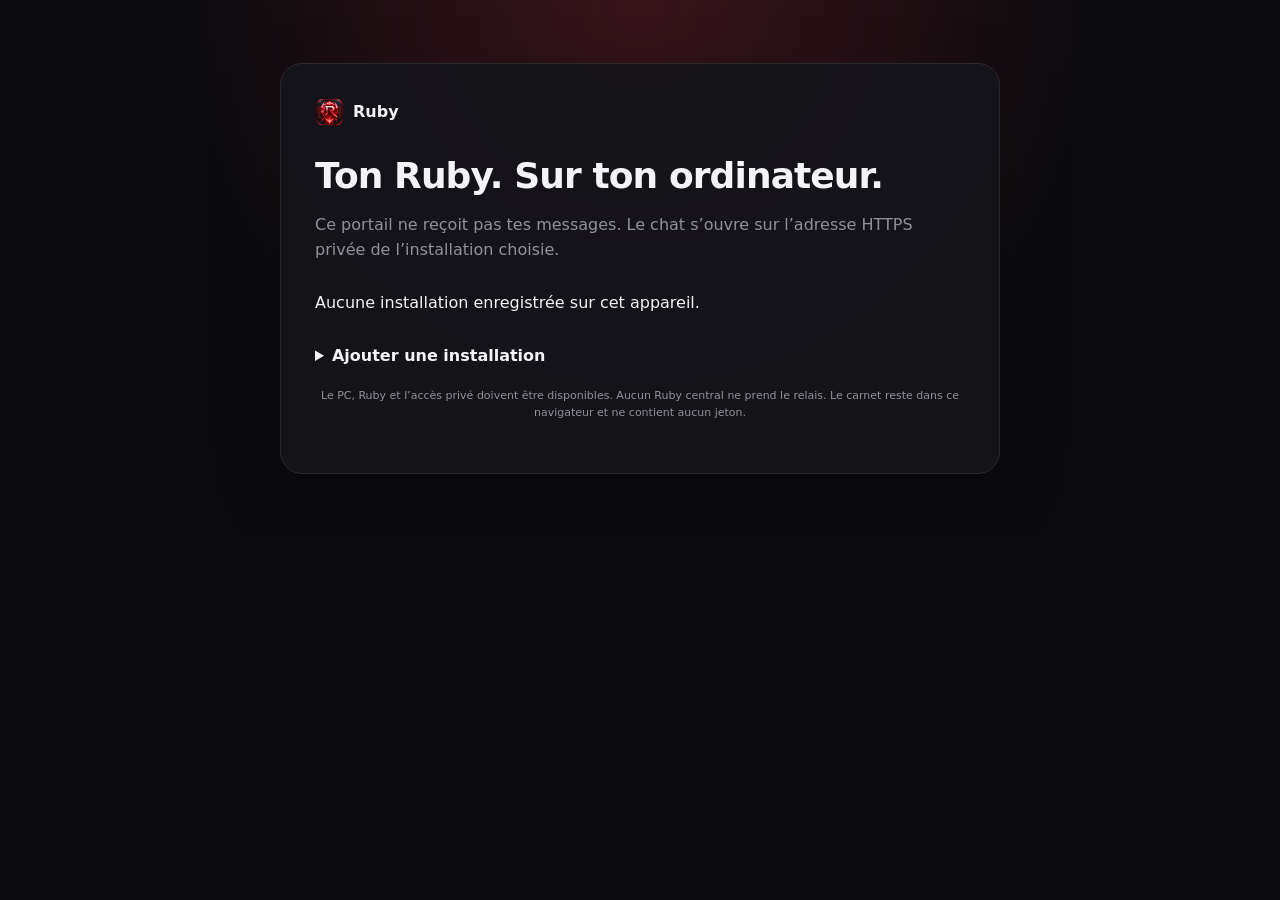
==== commit 096dbb15: "fix: address Ruby as masculine in the personal portal" ====
--- a/index.html
+++ b/index.html
@@ -9,14 +9,14 @@
 </head>
 <body class="remote-page"><main class="connection-panel">
   <a class="brand" href="connect.html"><img src="assets/RubyLogo.png" alt="">Ruby</a>
-  <h1>Ta Ruby. Sur ton ordinateur.</h1>
+  <h1>Ton Ruby. Sur ton ordinateur.</h1>
   <p>Ce portail ne reçoit pas tes messages. Le chat s’ouvre sur l’adresse HTTPS privée de l’installation choisie.</p>
   <div id="book" class="installation-book" aria-label="Mes installations"></div>
   <details><summary>Ajouter une installation</summary>
     <p>Recopie les informations fournies par le PC Ruby. Le code utilisateur est un identifiant, pas un mot de passe. Un nouvel appareil doit être approuvé sur ce PC.</p>
     <p>La première connexion nécessite l’adresse HTTPS privée et l’identifiant fournis par ton PC. Le code seul ne permet pas de découvrir une installation sur Internet.</p>
     <form id="add-installation" class="connection-form">
-      <label>Nom de cette Ruby<input name="label" maxlength="64" required autocomplete="off"></label>
+      <label>Nom de ce Ruby<input name="label" maxlength="64" required autocomplete="off"></label>
       <label>Code utilisateur<input name="user_code" maxlength="32" pattern="[A-Z0-9]{1,32}" required autocomplete="off"></label>
       <label>Installation ID<input name="installation_id" required autocomplete="off" spellcheck="false"></label>
       <label>Origine HTTPS privée<input name="origin" type="url" placeholder="https://mon-pc.mon-tailnet.ts.net" required autocomplete="off"></label>
@@ -24,6 +24,6 @@
     </form>
   </details>
   <p id="notice" role="status"></p>
-  <p class="remote-note">Le PC, Ruby et l’accès privé doivent être disponibles. Aucune Ruby centrale ne prend le relais. Le carnet reste dans ce navigateur et ne contient aucun jeton.</p>
+  <p class="remote-note">Le PC, Ruby et l’accès privé doivent être disponibles. Aucun Ruby central ne prend le relais. Le carnet reste dans ce navigateur et ne contient aucun jeton.</p>
 </main><script src="connection.js"></script><script src="connect.js"></script></body>
 </html>
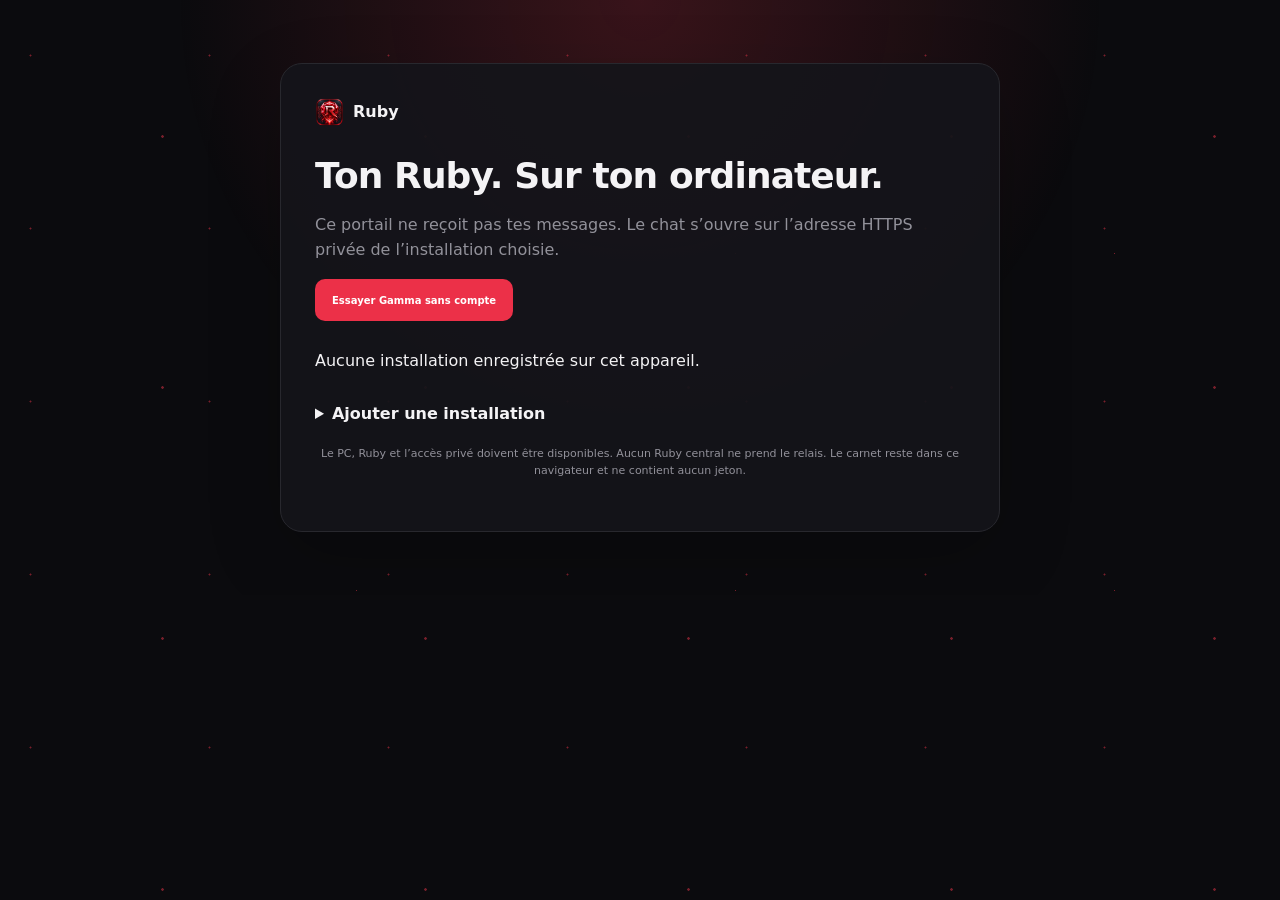
==== commit 430c00bc: "Publier la démo Web Gamma sans compte" ====
--- a/index.html
+++ b/index.html
@@ -11,6 +11,7 @@
   <a class="brand" href="connect.html"><img src="assets/RubyLogo.png" alt="">Ruby</a>
   <h1>Ton Ruby. Sur ton ordinateur.</h1>
   <p>Ce portail ne reçoit pas tes messages. Le chat s’ouvre sur l’adresse HTTPS privée de l’installation choisie.</p>
+  <p><a class="primary-button" href="gamma/">Essayer Gamma sans compte</a></p>
   <div id="book" class="installation-book" aria-label="Mes installations"></div>
   <details><summary>Ajouter une installation</summary>
     <p>Recopie les informations fournies par le PC Ruby. Le code utilisateur est un identifiant, pas un mot de passe. Un nouvel appareil doit être approuvé sur ce PC.</p>
--- a/remote.css
+++ b/remote.css
@@ -1,7 +1,20 @@
 /* Remote v2: compact first-party client. Themes come from ruby.css. */
 html:has(.remote-page),body.remote-page{height:auto;min-height:100%;overflow:auto}
-.remote-page{min-height:100dvh;padding:max(18px,env(safe-area-inset-top)) max(22px,env(safe-area-inset-right)) max(18px,env(safe-area-inset-bottom)) max(22px,env(safe-area-inset-left));line-height:1.55;background:var(--bg);overflow-x:hidden}
+.remote-page{min-height:100dvh;padding:max(18px,env(safe-area-inset-top)) max(22px,env(safe-area-inset-right)) max(18px,env(safe-area-inset-bottom)) max(22px,env(safe-area-inset-left));line-height:1.55;background:var(--bg);overflow-x:hidden;isolation:isolate}
 .remote-page::before{content:"";position:fixed;inset:0;pointer-events:none;opacity:.2;background:radial-gradient(circle at 50% 0,var(--particle),transparent 42%);z-index:0}.remote-page>*{position:relative;z-index:1}.remote-page button,.remote-page select,.remote-page input,.remote-page textarea{font:inherit}
+/* Shared by Pages and the private chat. One decorative layer, no JS or assets.
+   Only transform/opacity move: do not animate background-position or layout. */
+.remote-page::after{
+  content:"";position:fixed;inset:-72px;z-index:0;pointer-events:none;user-select:none;
+  background-image:radial-gradient(circle 1.2px at 50% 50%,var(--particle) 65%,transparent 100%),radial-gradient(circle 1.6px at 50% 50%,var(--particle) 60%,transparent 100%),radial-gradient(circle .9px at 50% 50%,var(--particle) 65%,transparent 100%);
+  background-size:179px 173px,263px 251px,379px 337px;
+  background-position:13px 41px,103px 83px,239px 157px;
+  opacity:.48;animation:remote-particle-drift 18s ease-in-out infinite alternate;
+}
+@keyframes remote-particle-drift{
+  from{transform:translate3d(-24px,18px,0);opacity:.38}
+  to{transform:translate3d(40px,-42px,0);opacity:.62}
+}
 .remote-page a:focus-visible,.remote-page summary:focus-visible,.remote-page select:focus-visible{outline:2px solid var(--focus);outline-offset:3px}.remote-page .primary-button,.remote-page .secondary-button{display:inline-flex;align-items:center;justify-content:center;min-height:42px;padding:10px 16px;border-radius:10px;text-decoration:none;line-height:1.3}.remote-page .primary-button{border:1px solid transparent}.remote-page .secondary-button{border:1px solid var(--line);background:var(--panel)}.remote-page .secondary-button:hover{border-color:var(--accent);background:var(--accent-soft)}
 .connection-panel{max-width:720px;margin:5vh auto;padding:clamp(20px,4vw,34px);background:color-mix(in srgb,var(--panel) 94%,transparent);border:1px solid var(--line);border-radius:22px;box-shadow:0 24px 75px #0003}.connection-panel h1{font-size:clamp(25px,4vw,36px);line-height:1.18;letter-spacing:-.025em;margin:28px 0 12px}.connection-panel p,.remote-note{color:var(--muted)}.connection-panel details{margin-top:24px}.connection-panel summary{cursor:pointer;font-weight:700;color:var(--text)}
 .connection-form{display:grid;gap:18px;margin:24px 0}.connection-form label{display:grid;gap:7px;font-size:14px;color:var(--text)}.connection-form input,.remote-page select{color:var(--text);background:var(--bg);border:1px solid var(--line);border-radius:9px;padding:12px;min-width:0;width:100%}.connection-form input:focus-visible{outline:2px solid var(--focus);outline-offset:2px;border-color:var(--accent)}
@@ -17,4 +30,4 @@
 @media(max-width:760px){.remote-page{padding:env(safe-area-inset-top) 0 env(safe-area-inset-bottom)}.remote-header{top:0;display:grid;grid-template-columns:auto minmax(0,1fr);border-width:0 0 1px;border-radius:0;padding:10px max(12px,env(safe-area-inset-right)) 10px max(12px,env(safe-area-inset-left));gap:9px}.remote-header .brand{grid-column:1;width:auto}.remote-identity{grid-column:2;min-width:0}.remote-header #logout{grid-column:1}.remote-header #switch{grid-column:2}.remote-header label{grid-column:1/-1;justify-self:end}.remote-header button{width:100%;padding:8px 10px;min-height:38px}.remote-main{margin:14px 12px 0;min-height:calc(100dvh - 90px)}.remote-state{align-items:flex-start}.pairing-steps{grid-template-columns:1fr}.connection-panel{padding:20px}.private-message{gap:10px}.private-message img{width:58px;height:66px}.message-stack{max-width:calc(100% - 68px)}.private-message.user .message-stack{max-width:92%}.message-content{font-size:13px}#private-composer{bottom:max(5px,env(safe-area-inset-bottom));border-radius:15px}.remote-note{padding:0 8px}}
 @media(max-width:430px){.remote-header label{width:100%;justify-content:flex-end}.remote-header label select{width:110px}.remote-header button{font-size:10px}.state-badge{font-size:9px}.remote-state{gap:8px;padding:9px 10px}.private-message img{width:50px;height:58px}.message-stack{max-width:calc(100% - 60px)}.message-content pre{font-size:11px;padding:10px}.connection-form{gap:14px}.installation-card .primary-button,.installation-card .secondary-button{width:100%}}
 @media(orientation:landscape) and (max-height:520px){.remote-header{position:relative}.remote-main{min-height:auto}#private-messages{min-height:180px}.connection-panel{margin-top:12px}}
-@media(prefers-reduced-motion:reduce){.remote-page *,.remote-page *::before,.remote-page *::after{scroll-behavior:auto!important;animation:none!important;transition:none!important}}
+@media(prefers-reduced-motion:reduce){.remote-page *,.remote-page *::before,.remote-page *::after{scroll-behavior:auto!important;animation:none!important;transition:none!important}.remote-page::before,.remote-page::after{animation:none!important;transition:none!important}}
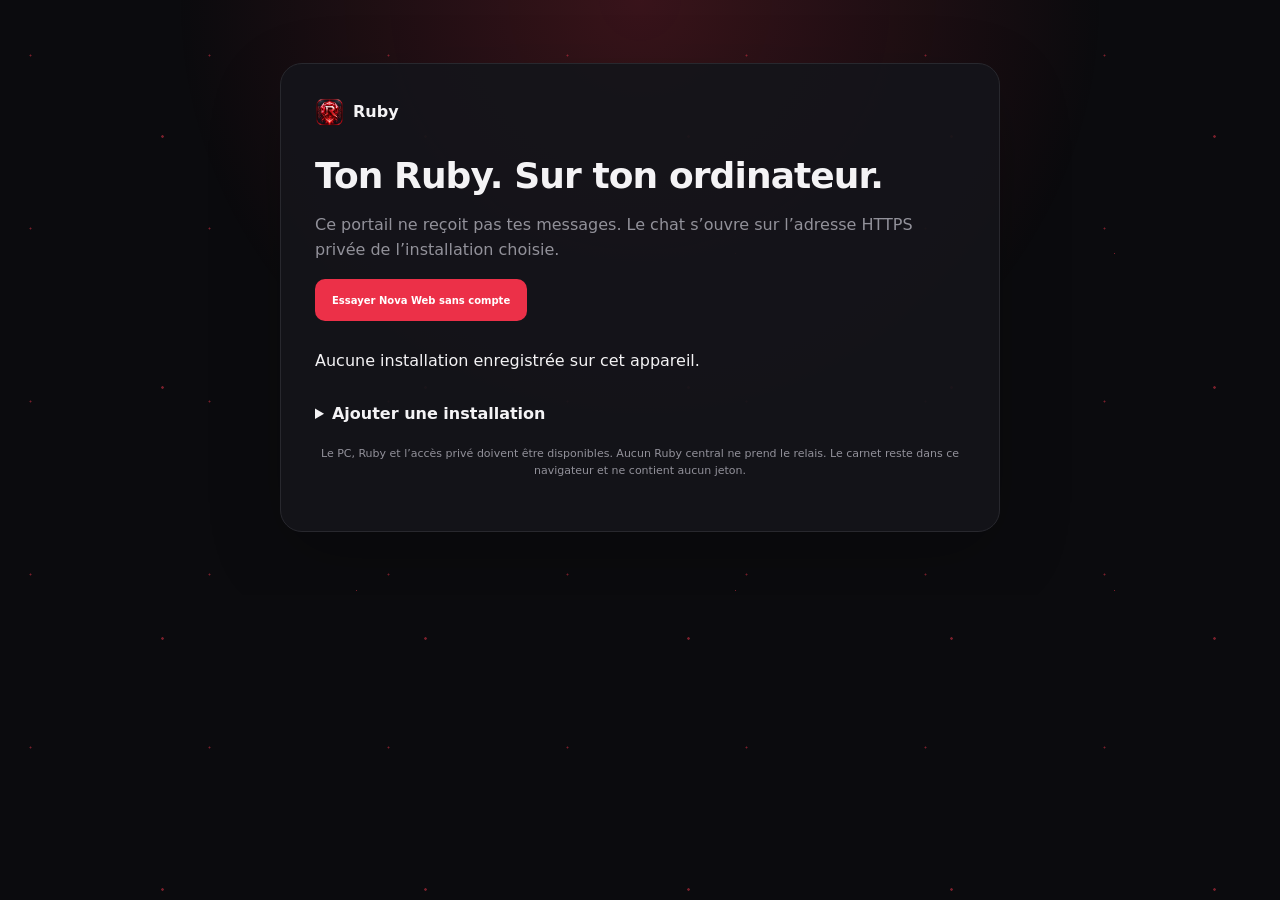
==== commit 3c09d91e: "Publier Nova Web et retirer la démo publique de Gamma" ====
--- a/index.html
+++ b/index.html
@@ -11,7 +11,7 @@
   <a class="brand" href="connect.html"><img src="assets/RubyLogo.png" alt="">Ruby</a>
   <h1>Ton Ruby. Sur ton ordinateur.</h1>
   <p>Ce portail ne reçoit pas tes messages. Le chat s’ouvre sur l’adresse HTTPS privée de l’installation choisie.</p>
-  <p><a class="primary-button" href="gamma/">Essayer Gamma sans compte</a></p>
+  <p><a class="primary-button" href="nova/">Essayer Nova Web sans compte</a></p>
   <div id="book" class="installation-book" aria-label="Mes installations"></div>
   <details><summary>Ajouter une installation</summary>
     <p>Recopie les informations fournies par le PC Ruby. Le code utilisateur est un identifiant, pas un mot de passe. Un nouvel appareil doit être approuvé sur ce PC.</p>
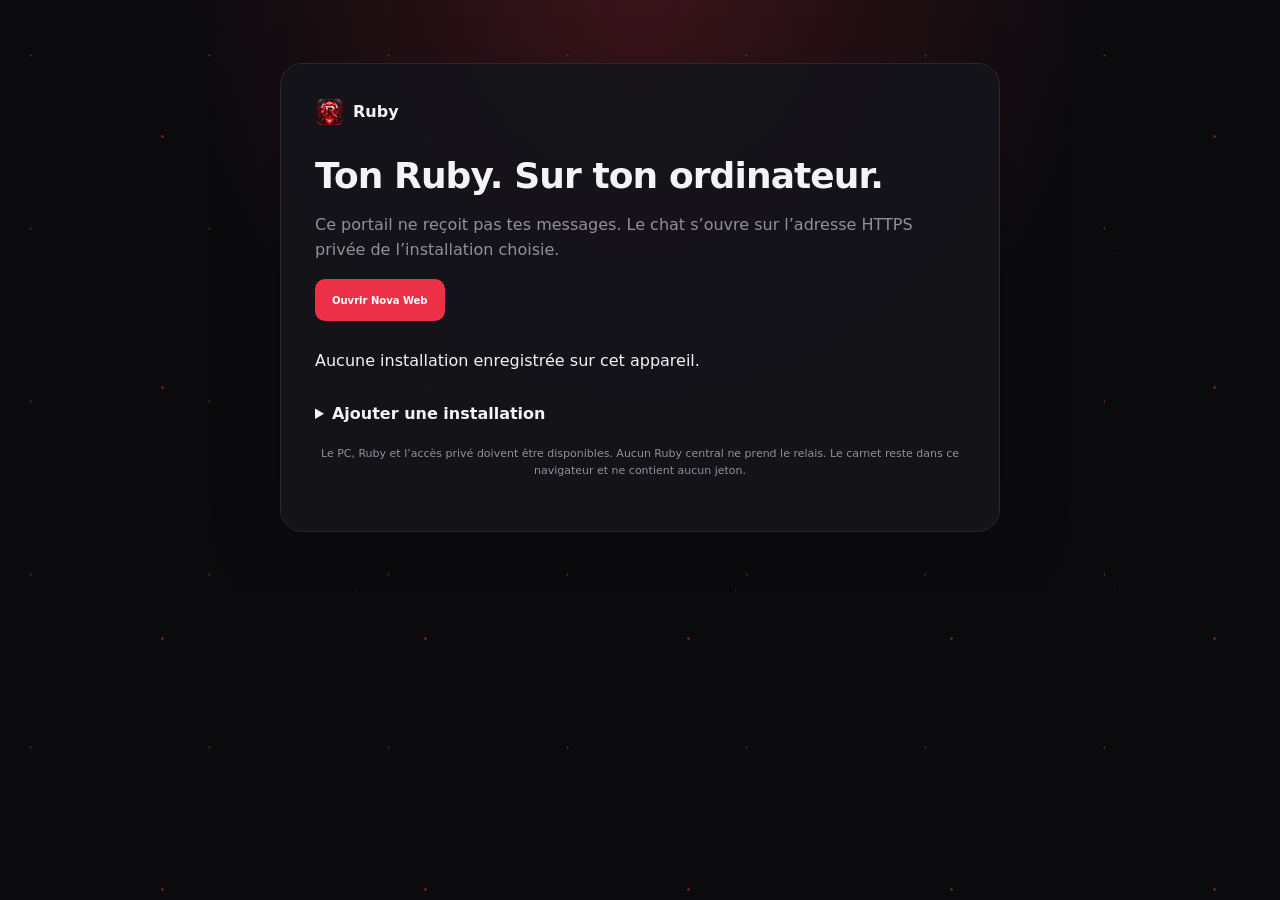
==== commit 14c2e834: "Ouvrir le vrai Nova Web depuis le carnet Ruby" ====
--- a/index.html
+++ b/index.html
@@ -11,7 +11,7 @@
   <a class="brand" href="connect.html"><img src="assets/RubyLogo.png" alt="">Ruby</a>
   <h1>Ton Ruby. Sur ton ordinateur.</h1>
   <p>Ce portail ne reçoit pas tes messages. Le chat s’ouvre sur l’adresse HTTPS privée de l’installation choisie.</p>
-  <p><a class="primary-button" href="nova/">Essayer Nova Web sans compte</a></p>
+  <p><a class="primary-button" href="nova/">Ouvrir Nova Web</a></p>
   <div id="book" class="installation-book" aria-label="Mes installations"></div>
   <details><summary>Ajouter une installation</summary>
     <p>Recopie les informations fournies par le PC Ruby. Le code utilisateur est un identifiant, pas un mot de passe. Un nouvel appareil doit être approuvé sur ce PC.</p>
